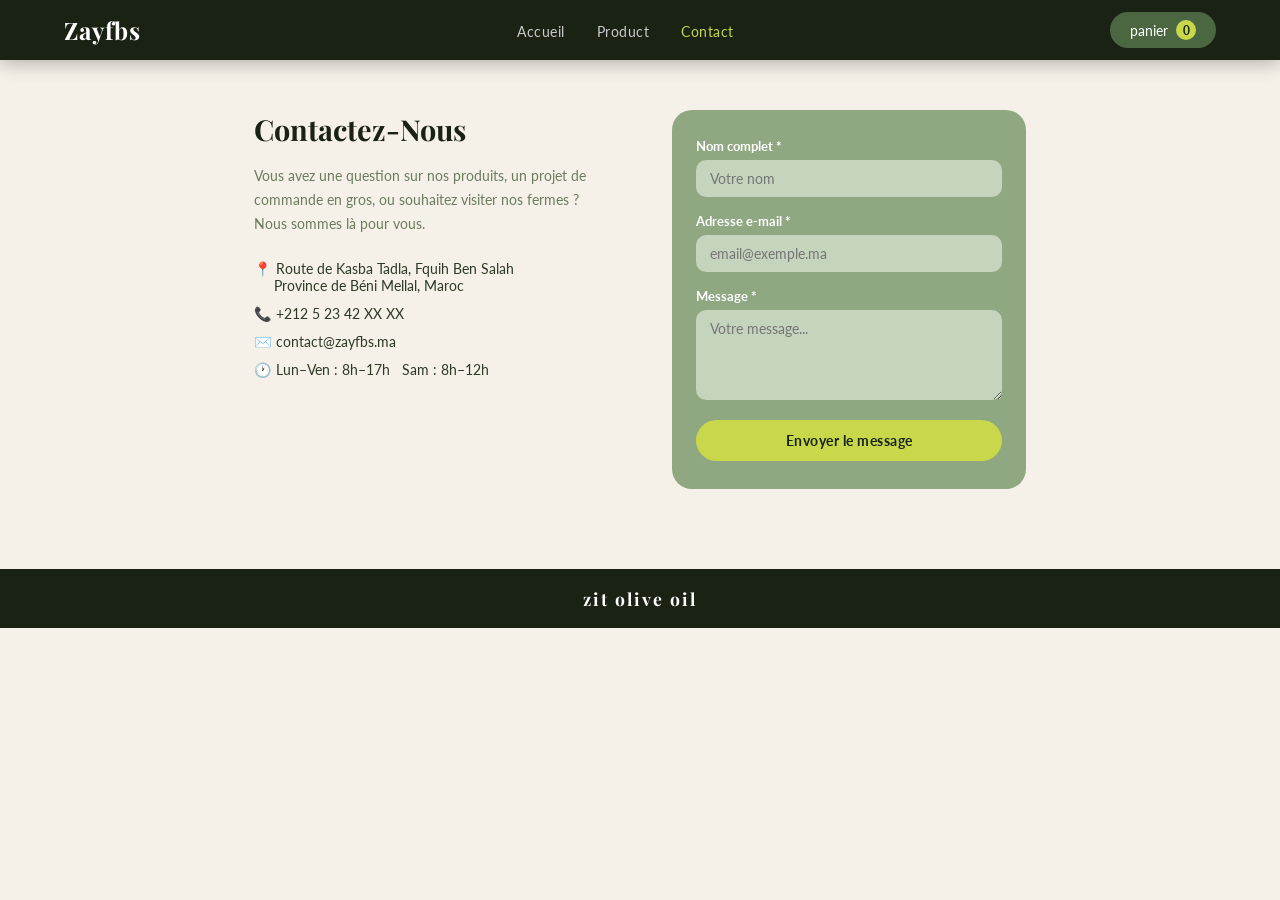
==== contact.html @ ba945325 "html&css" ====
<!DOCTYPE html>
<html lang="fr">
<head>
  <meta charset="UTF-8">
  <meta name="viewport" content="width=device-width, initial-scale=1.0">
  <title>Zayfbs — Contact</title>
  <link href="https://fonts.googleapis.com/css2?family=Playfair+Display:wght@400;700;900&family=Lato:wght@300;400;700&display=swap" rel="stylesheet">
  <link rel="stylesheet" href="style.css">
</head>
<body>

<!-- NAV -->
<nav>
  <a class="nav-logo" href="index.html">Zayfbs</a>
  <ul class="nav-links">
    <li><a href="index.html">Accueil</a></li>
    <li><a href="produit.html">Product</a></li>
    <li><a href="contact.html" class="active">Contact</a></li>
  </ul>
  <button class="nav-cart" onclick="openCart()">
    panier <span class="cart-badge" id="cartBadge">0</span>
  </button>
</nav>

<!-- CONTACT PAGE -->
<div class="contact-page">
  <div class="contact-left">
    <h2>Contactez-Nous</h2>
    <p>Vous avez une question sur nos produits, un projet de commande en gros, ou souhaitez visiter nos fermes ? Nous sommes là pour vous.</p>
    <div class="contact-info">
      <span>📍 Route de Kasba Tadla, Fquih Ben Salah<br>&nbsp;&nbsp;&nbsp;&nbsp; Province de Béni Mellal, Maroc</span>
      <span>📞 +212 5 23 42 XX XX</span>
      <span>✉️ contact@zayfbs.ma</span>
      <span>🕐 Lun–Ven : 8h–17h &nbsp; Sam : 8h–12h</span>
    </div>
  </div>
  <form class="contact-form" onsubmit="submitContact(event)">
    <div class="form-group">
      <label>Nom complet *</label>
      <input type="text" id="contactName" placeholder="Votre nom" required />
    </div>
    <div class="form-group">
      <label>Adresse e-mail *</label>
      <input type="email" id="contactEmail" placeholder="email@exemple.ma" required />
    </div>
    <div class="form-group">
      <label>Message *</label>
      <textarea id="contactMsg" placeholder="Votre message..." required></textarea>
    </div>
    <button type="submit" class="btn-send">Envoyer le message</button>
  </form>
</div>

<div class="footer-bar">zit olive oil</div>

<!-- CART MODAL -->
<div class="modal-overlay" id="cartOverlay">
  <div class="cart-modal">
    <div class="cart-header">
      <h2>Panier</h2>
      <button class="btn-annuler" onclick="closeCart()">annuler</button>
    </div>
    <div class="cart-items" id="cartItems">
      <div class="cart-empty">Votre panier est vide.</div>
    </div>
    <div class="cart-footer">
      <div class="cart-total">
        <span>Total :</span>
        <span id="cartTotal">0 dh</span>
      </div>
      <button class="btn-commander" onclick="commander()">COMMANDER</button>
    </div>
  </div>
</div>

<!-- TOAST -->
<div class="toast" id="toast"></div>

<script src="script.js"></script>
</body>
</html>
---- style.css ----
/* ===== VARIABLES ===== */
:root {
  --dark: #1a2214;
  --olive: #4a6741;
  --olive-light: #7a9e70;
  --olive-pale: #b5c9a8;
  --cream: #f5f0e8;
  --warm: #e8dcc8;
  --accent: #c8d84a;
  --danger: #e05252;
  --success: #52b452;
  --text: #2c3a24;
  --text-muted: #6b7c5e;
  --white: #ffffff;
  --shadow: 0 4px 24px rgba(26,34,20,0.12);
  --shadow-lg: 0 12px 48px rgba(26,34,20,0.2);
}

/* ===== RESET ===== */
* { margin: 0; padding: 0; box-sizing: border-box; }

body {
  font-family: 'Lato', sans-serif;
  background: var(--cream);
  color: var(--text);
  overflow-x: hidden;
}

/* ===== NAV ===== */
nav {
  background: var(--dark);
  display: flex;
  align-items: center;
  justify-content: space-between;
  padding: 0 5vw;
  height: 60px;
  position: sticky;
  top: 0;
  z-index: 1000;
  box-shadow: 0 2px 20px rgba(0,0,0,0.3);
}

.nav-logo {
  font-family: 'Playfair Display', serif;
  font-weight: 700;
  font-size: 1.5rem;
  color: var(--white);
  letter-spacing: 1px;
  text-decoration: none;
}

.nav-links {
  display: flex;
  gap: 2rem;
  list-style: none;
}

.nav-links a {
  color: #ccc;
  text-decoration: none;
  font-size: 0.9rem;
  letter-spacing: 0.5px;
  transition: color 0.2s;
}

.nav-links a:hover,
.nav-links a.active { color: var(--accent); }

.nav-cart {
  background: var(--olive);
  color: white;
  border: none;
  padding: 8px 20px;
  border-radius: 25px;
  font-family: 'Lato', sans-serif;
  font-size: 0.9rem;
  cursor: pointer;
  transition: background 0.2s, transform 0.1s;
  display: flex;
  align-items: center;
  gap: 8px;
}

.nav-cart:hover { background: var(--olive-light); transform: scale(1.03); }

.cart-badge {
  background: var(--accent);
  color: var(--dark);
  border-radius: 50%;
  width: 20px;
  height: 20px;
  font-size: 0.75rem;
  font-weight: 700;
  display: flex;
  align-items: center;
  justify-content: center;
}

/* ===== FOOTER BAR ===== */
.footer-bar {
  background: var(--dark);
  color: white;
  text-align: center;
  padding: 18px;
  font-family: 'Playfair Display', serif;
  font-size: 1.1rem;
  letter-spacing: 2px;
  font-weight: 700;
}

/* ===== SECTION LABEL ===== */
.section-label {
  text-align: center;
  font-size: 1.7rem;
  letter-spacing: 2px;
  text-transform: uppercase;
  color: var(--text-muted);
  margin: 60px 0 40px;
  color: black;
}

/* ===== BUTTONS ===== */
.btn-primary {
  background: var(--olive);
  color: white;
  border: none;
  padding: 12px 28px;
  border-radius: 30px;
  font-size: 0.9rem;
  font-family: 'Lato', sans-serif;
  letter-spacing: 0.5px;
  cursor: pointer;
  transition: background 0.2s, transform 0.1s, box-shadow 0.2s;
  box-shadow: 0 4px 16px rgba(74,103,65,0.4);
  text-decoration: none;
  display: inline-block;
}

.btn-primary:hover { background: var(--olive-light); transform: translateY(-2px); box-shadow: 0 8px 24px rgba(74,103,65,0.5); }

/* ===== HERO (index only) ===== */
.hero {
background-color: white;
  min-height: 80vh;
  display: flex;
  align-items: center;
  justify-content: center;
  position: relative;
  overflow: hidden;
  padding: 99px 5vw;
}

.hero::before {
  content: '';
  position: absolute;
  inset: 0;
margin-top: 10%;
background-color: white;
}

.hero-inner {
  display: grid;
  grid-template-columns: 1fr 1fr;
  gap: 4rem;
  align-items: center;
  max-width: 1100px;
  width: 100%;
  position: relative;
  z-index: 1;
}

.hero-img-stack img {
  width: 390px;
  height: 400px;
  object-fit: cover;
  border-radius: 20px;
  box-shadow: var(--shadow-lg);
}

.hero-img-stack {
  display: flex;
  justify-content: center;
}

.hero-text { color: black; }



.hero-title {
  font-family: 'Playfair Display', serif;
  font-size: clamp(2rem, 5vw, 3.2rem);
  font-weight: 900;
  line-height: 1.15;
  margin-bottom: 1.2rem;
}

.hero-title span { color: black }

.hero-desc {
  font-size: 0.95rem;
  line-height: 1.7;
  color: #b0c4a0;
  margin-bottom: 2rem;
}

/* ===== FERMES (index only) ===== */
.ferme-card {
  display: grid;
  grid-template-columns: 1fr 1fr;
  gap: 0;
  max-width: 900px;
  margin: 0 auto 32px;
  border-radius: 16px;
  overflow: hidden;
  box-shadow: var(--shadow);
  background: var(--white);
  transition: transform 0.25s, box-shadow 0.25s;
}

.ferme-card:hover { transform: translateY(-4px); box-shadow: var(--shadow-lg); }

.ferme-card.reverse { direction: rtl; }
.ferme-card.reverse > * { direction: ltr; }

.ferme-img {
  width: 100%;
  height: 220px;
  object-fit: cover;
}

.ferme-body {
  padding: 2rem;
  display: flex;
  flex-direction: column;
  justify-content: center;
}

.ferme-name {
  font-family: 'Playfair Display', serif;
  font-size: 1.8rem;
  font-weight: 700;
  color: var(--dark);
  margin-bottom: 0.75rem;

}

.ferme-desc {
  font-size: 0.88rem;
  line-height: 1.7;
  color: var(--text-muted);
}

/* ===== CERTIFICATIONS (index only) ===== */
.certs-grid {
  max-width: 900px;
  margin: 0 auto 60px;
  display: grid;
  grid-template-columns: 1fr 1fr;
  gap: 0;
  border-radius: 16px;
  overflow: hidden;
  box-shadow: var(--shadow);
}

.cert-card {
  max-width: 900px;
  margin: 0 auto 60px;
  display: grid;
  grid-template-columns: 1fr 1fr;
  gap: 0;
  border-radius: 16px;
  overflow: hidden;
  box-shadow: var(--shadow);
}

.cert-img {
  width: 100%;
  height: 100%;
  object-fit: cover;
  min-height: 180px;
}

.cert-body {
  padding: 1.5rem;
  display: flex;
  flex-direction: column;
  justify-content: center;
}

.cert-title {
  font-family: 'Playfair Display', serif;
  font-size: 1.1rem;
  font-weight: 700;
  margin-bottom: 0.6rem;
  line-height: 1.3;
}

.cert-desc {
  font-size: 0.78rem;
  line-height: 1.65;
  opacity: 0.85;
}

/* ===== PRODUCTS PAGE ===== */
.products-page { padding: 0 5vw 60px; background: var(--cream); min-height: 80vh; }

.page-header {
  display: flex;
  align-items: center;
  justify-content: space-between;
  padding: 30px 0 20px;
}

.page-title {
  font-family: 'Playfair Display', serif;
  font-size: 1.8rem;
  font-weight: 700;
  color: var(--dark);
}

.btn-add {
  background: var(--olive);
  color: white;
  border: none;
  padding: 10px 22px;
  border-radius: 25px;
  font-size: 0.88rem;
  font-family: 'Lato', sans-serif;
  cursor: pointer;
  display: flex;
  align-items: center;
  gap: 6px;
  transition: background 0.2s, transform 0.1s;
}

.btn-add:hover { background: var(--olive-light); transform: scale(1.03); }

.products-grid {
  display: grid;
  grid-template-columns: repeat(auto-fill, minmax(200px, 1fr));
  gap: 20px;
  margin-top: 10px;
}

.product-card {
  background: white;
  border-radius: 16px;
  overflow: hidden;
  box-shadow: var(--shadow);
  transition: transform 0.25s, box-shadow 0.25s;
}

.product-card:hover { transform: translateY(-5px); box-shadow: var(--shadow-lg); }

.product-card img {
  width: 100%;
  height: 160px;
  object-fit: cover;
}

.product-info {
  background: #d8e6c8;
  padding: 10px 12px 12px;
}

.product-row {
  display: flex;
  justify-content: space-between;
  align-items: center;
  margin-bottom: 8px;
}

.product-name {
  font-family: 'Lato', sans-serif;
  font-size: 0.9rem;
  font-weight: 700;
  color: var(--dark);
}

.product-price {
  font-weight: 700;
  font-size: 0.9rem;
  color: var(--olive);
}

.product-actions { display: flex; gap: 6px; flex-wrap: wrap; }

.btn-sm {
  border: none;
  border-radius: 20px;
  padding: 4px 12px;
  font-size: 0.75rem;
  font-family: 'Lato', sans-serif;
  font-weight: 700;
  cursor: pointer;
  transition: opacity 0.15s, transform 0.1s;
}

.btn-sm:hover { opacity: 0.85; transform: scale(1.05); }
.btn-ajoute { background: var(--success); color: white; }
.btn-modifier { background: var(--accent); color: var(--dark); }
.btn-supprime { background: var(--danger); color: white; }

/* ===== CONTACT PAGE ===== */
.contact-page {
  max-width: 900px;
  margin: 0 auto;
  padding: 50px 5vw 80px;
  display: grid;
  grid-template-columns: 1fr 1fr;
  gap: 4rem;
  align-items: start;
}

.contact-left h2 {
  font-family: 'Playfair Display', serif;
  font-size: 1.8rem;
  font-weight: 700;
  color: var(--dark);
  margin-bottom: 1rem;
}

.contact-left p {
  font-size: 0.88rem;
  line-height: 1.7;
  color: var(--text-muted);
  margin-bottom: 1.5rem;
}

.contact-info { display: flex; flex-direction: column; gap: 0.7rem; }

.contact-info span {
  font-size: 0.88rem;
  color: var(--text);
  display: flex;
  align-items: flex-start;
  gap: 8px;
}

.contact-form {
  background: #8fa882;
  border-radius: 20px;
  padding: 28px 24px;
  display: flex;
  flex-direction: column;
  gap: 16px;
}

.form-group { display: flex; flex-direction: column; gap: 6px; }

.form-group label {
  font-size: 0.82rem;
  font-weight: 700;
  color: white;
}

.form-group input,
.form-group textarea {
  background: #c5d4bc;
  border: none;
  border-radius: 10px;
  padding: 10px 14px;
  font-family: 'Lato', sans-serif;
  font-size: 0.88rem;
  color: var(--dark);
  outline: none;
  transition: background 0.2s, box-shadow 0.2s;
}

.form-group input:focus,
.form-group textarea:focus {
  background: white;
  box-shadow: 0 0 0 2px var(--olive-light);
}

.form-group textarea { resize: vertical; min-height: 90px; }

.btn-send {
  background: var(--accent);
  color: var(--dark);
  border: none;
  padding: 12px;
  border-radius: 30px;
  font-family: 'Lato', sans-serif;
  font-weight: 700;
  font-size: 0.9rem;
  cursor: pointer;
  letter-spacing: 0.5px;
  transition: background 0.2s, transform 0.1s;
  margin-top: 4px;
}

.btn-send:hover { background: #d4e850; transform: translateY(-2px); }

/* ===== CART MODAL ===== */
.modal-overlay {
  display: none;
  position: fixed;
  inset: 0;
  background: rgba(0,0,0,0.6);
  z-index: 2000;
  align-items: flex-start;
  justify-content: center;
  padding: 20px;
}

.modal-overlay.open { display: flex; }

.cart-modal {
  background: white;
  width: 100%;
  max-width: 420px;
  min-height: 500px;
  border-radius: 20px;
  overflow: hidden;
  box-shadow: 0 20px 60px rgba(0,0,0,0.35);
  display: flex;
  flex-direction: column;
  margin-top: 50px;
  animation: slideDown 0.3s ease;
}

@keyframes slideDown {
  from { opacity: 0; transform: translateY(-30px); }
  to { opacity: 1; transform: translateY(0); }
}

@keyframes fadeIn {
  from { opacity: 0; transform: translateY(12px); }
  to { opacity: 1; transform: translateY(0); }
}

.cart-header {
  background: var(--dark);
  color: white;
  padding: 18px 20px;
  display: flex;
  align-items: center;
  justify-content: space-between;
}

.cart-header h2 {
  font-family: 'Playfair Display', serif;
  font-size: 1.4rem;
}

.btn-annuler {
  background: rgba(255,255,255,0.15);
  color: white;
  border: none;
  padding: 7px 18px;
  border-radius: 20px;
  font-size: 0.82rem;
  cursor: pointer;
  transition: background 0.2s;
}

.btn-annuler:hover { background: rgba(255,255,255,0.25); }

.cart-items { flex: 1; padding: 16px 20px; overflow-y: auto; }

.cart-empty {
  text-align: center;
  color: var(--text-muted);
  font-size: 0.9rem;
  padding: 60px 0;
}

.cart-item {
  display: flex;
  align-items: center;
  gap: 12px;
  padding: 12px 0;
  border-bottom: 1px solid #eee;
}

.cart-item img {
  width: 56px;
  height: 56px;
  border-radius: 10px;
  object-fit: cover;
}

.cart-item-info { flex: 1; }
.cart-item-name { font-weight: 700; font-size: 0.9rem; color: var(--dark); }
.cart-item-price { font-size: 0.82rem; color: var(--olive); margin-top: 2px; }

.cart-item-qty { display: flex; align-items: center; gap: 8px; }

.qty-btn {
  background: var(--olive-pale);
  border: none;
  width: 26px;
  height: 26px;
  border-radius: 50%;
  font-size: 1rem;
  font-weight: 700;
  cursor: pointer;
  display: flex;
  align-items: center;
  justify-content: center;
  color: var(--dark);
  transition: background 0.2s;
}

.qty-btn:hover { background: var(--olive-light); color: white; }

.qty-num { font-weight: 700; min-width: 20px; text-align: center; font-size: 0.9rem; }

.cart-footer { padding: 16px 20px; border-top: 2px solid #eee; }

.cart-total {
  display: flex;
  justify-content: space-between;
  align-items: center;
  font-size: 1.1rem;
  font-weight: 700;
  color: var(--dark);
  margin-bottom: 14px;
}

.cart-total span:last-child { color: var(--olive); }

.btn-commander {
  width: 100%;
  background: var(--olive);
  color: white;
  border: none;
  padding: 14px;
  border-radius: 12px;
  font-family: 'Lato', sans-serif;
  font-weight: 700;
  font-size: 0.95rem;
  letter-spacing: 2px;
  cursor: pointer;
  transition: background 0.2s, transform 0.1s;
}

.btn-commander:hover { background: var(--olive-light); transform: translateY(-2px); }

/* ===== PRODUCT MODAL (Add/Edit) ===== */
.product-modal {
  background: white;
  width: 100%;
  max-width: 480px;
  border-radius: 20px;
  overflow: hidden;
  box-shadow: 0 20px 60px rgba(0,0,0,0.35);
  margin-top: 60px;
  animation: slideDown 0.3s ease;
}

.product-modal-header {
  background: var(--olive);
  color: white;
  padding: 18px 24px;
  display: flex;
  align-items: center;
  justify-content: space-between;
}

.product-modal-header h2 {
  font-family: 'Playfair Display', serif;
  font-size: 1.3rem;
}

.btn-close {
  background: rgba(255,255,255,0.2);
  border: none;
  color: white;
  width: 32px;
  height: 32px;
  border-radius: 50%;
  font-size: 1.1rem;
  cursor: pointer;
  display: flex;
  align-items: center;
  justify-content: center;
  transition: background 0.2s;
}

.btn-close:hover { background: rgba(255,255,255,0.35); }

.product-modal-body { padding: 24px; display: flex; flex-direction: column; gap: 16px; }
.product-modal-body .form-group label { color: var(--text); }
.product-modal-body .form-group input { background: var(--cream); border: 1px solid #ddd; }
.product-modal-body .form-group input:focus { background: white; }

.modal-actions { display: flex; gap: 10px; justify-content: flex-end; padding: 0 24px 24px; }

.btn-cancel-modal {
  background: #eee;
  border: none;
  padding: 10px 22px;
  border-radius: 20px;
  font-size: 0.88rem;
  cursor: pointer;
  color: var(--text);
  transition: background 0.2s;
}

.btn-cancel-modal:hover { background: #ddd; }

.btn-save {
  background: var(--olive);
  color: white;
  border: none;
  padding: 10px 24px;
  border-radius: 20px;
  font-size: 0.88rem;
  font-family: 'Lato', sans-serif;
  font-weight: 700;
  cursor: pointer;
  transition: background 0.2s;
}

.btn-save:hover { background: var(--olive-light); }

/* ===== CONFIRM DELETE MODAL ===== */
.confirm-modal {
  background: white;
  width: 100%;
  max-width: 360px;
  border-radius: 16px;
  padding: 32px 28px;
  text-align: center;
  margin-top: 120px;
  animation: slideDown 0.25s ease;
}

.confirm-modal h3 {
  font-family: 'Playfair Display', serif;
  font-size: 1.3rem;
  color: var(--dark);
  margin-bottom: 0.8rem;
}

.confirm-modal p { font-size: 0.88rem; color: var(--text-muted); margin-bottom: 1.5rem; }

.confirm-btns { display: flex; gap: 12px; justify-content: center; }

.btn-delete-confirm {
  background: var(--danger);
  color: white;
  border: none;
  padding: 10px 24px;
  border-radius: 20px;
  font-family: 'Lato', sans-serif;
  font-weight: 700;
  cursor: pointer;
  transition: background 0.2s;
}

.btn-delete-confirm:hover { background: #c84848; }

/* ===== TOAST ===== */
.toast {
  position: fixed;
  bottom: 24px;
  right: 24px;
  background: var(--dark);
  color: white;
  padding: 12px 22px;
  border-radius: 30px;
  font-size: 0.88rem;
  z-index: 9999;
  box-shadow: var(--shadow-lg);
  opacity: 0;
  transform: translateY(20px);
  transition: opacity 0.3s, transform 0.3s;
  pointer-events: none;
  max-width: 280px;
}

.toast.show { opacity: 1; transform: translateY(0); }
.toast.green { background: var(--olive); }
.toast.red { background: var(--danger); }

/* ===== RESPONSIVE ===== */
@media (max-width: 700px) {
  .hero-inner { grid-template-columns: 1fr; text-align: center; }
  .hero-img-stack { order: -1; }
  .hero-img-stack img { width: 200px; height: 220px; }
  .ferme-card { grid-template-columns: 1fr; }
  .ferme-card.reverse { direction: ltr; }
  .ferme-img { height: 180px; }
  .certs-grid { grid-template-columns: 1fr; }
  .cert-card { grid-template-columns: 1fr; }
  .cert-img { height: 160px; }
  .contact-page { grid-template-columns: 1fr; gap: 2rem; }
  .products-grid { grid-template-columns: repeat(2, 1fr); }
  .nav-links { display: none; }
}

@media (max-width: 450px) {
  .products-grid { grid-template-columns: 1fr; }
  nav { padding: 0 4vw; }
  .nav-logo { font-size: 1.2rem; }
}
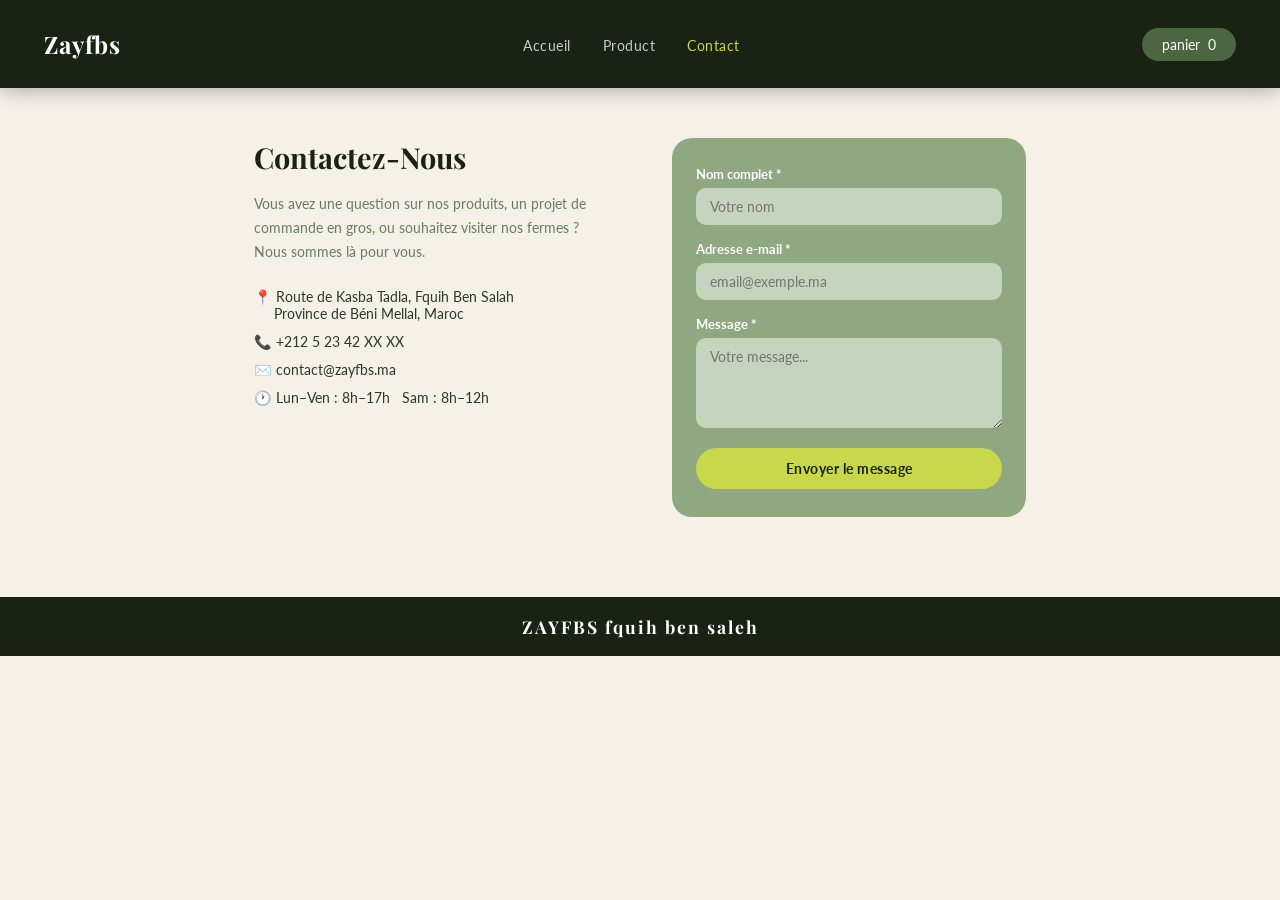
==== commit d4ede8ae: "modificatione" ====
--- a/contact.html
+++ b/contact.html
@@ -51,7 +51,7 @@
   </form>
 </div>
 
-<div class="footer-bar">zit olive oil</div>
+<div class="footer-bar">ZAYFBS fquih ben saleh</div>
 
 <!-- CART MODAL -->
 <div class="modal-overlay" id="cartOverlay">
@@ -69,6 +69,7 @@
         <span id="cartTotal">0 dh</span>
       </div>
       <button class="btn-commander" onclick="commander()">COMMANDER</button>
+             <button class="btn-commander" onclick="commander()">SUPRIMER</button>
     </div>
   </div>
 </div>
--- a/style.css
+++ b/style.css
@@ -32,7 +32,8 @@
   display: flex;
   align-items: center;
   justify-content: space-between;
-  padding: 0 5vw;
+  /* padding: 0 5vw; */
+  padding: 44px;
   height: 60px;
   position: sticky;
   top: 0;
@@ -83,18 +84,7 @@
 
 .nav-cart:hover { background: var(--olive-light); transform: scale(1.03); }
 
-.cart-badge {
-  background: var(--accent);
-  color: var(--dark);
-  border-radius: 50%;
-  width: 20px;
-  height: 20px;
-  font-size: 0.75rem;
-  font-weight: 700;
-  display: flex;
-  align-items: center;
-  justify-content: center;
-}
+
 
 /* ===== FOOTER BAR ===== */
 .footer-bar {
@@ -187,7 +177,7 @@
 
 
 .hero-title {
-  font-family: 'Playfair Display', serif;
+
   font-size: clamp(2rem, 5vw, 3.2rem);
   font-weight: 900;
   line-height: 1.15;
@@ -305,7 +295,7 @@
 .products-page { padding: 0 5vw 60px; background: var(--cream); min-height: 80vh; }
 
 .page-header {
-  display: flex;
+  
   align-items: center;
   justify-content: space-between;
   padding: 30px 0 20px;
@@ -315,6 +305,7 @@
   font-family: 'Playfair Display', serif;
   font-size: 1.8rem;
   font-weight: 700;
+  padding-bottom: 20px;
   color: var(--dark);
 }
 
@@ -337,7 +328,7 @@
 
 .products-grid {
   display: grid;
-  grid-template-columns: repeat(auto-fill, minmax(200px, 1fr));
+ grid-template-columns: repeat(4, minmax(200px, 1fr));
   gap: 20px;
   margin-top: 10px;
 }
@@ -634,6 +625,7 @@
   letter-spacing: 2px;
   cursor: pointer;
   transition: background 0.2s, transform 0.1s;
+  margin: 5px;
 }
 
 .btn-commander:hover { background: var(--olive-light); transform: translateY(-2px); }
